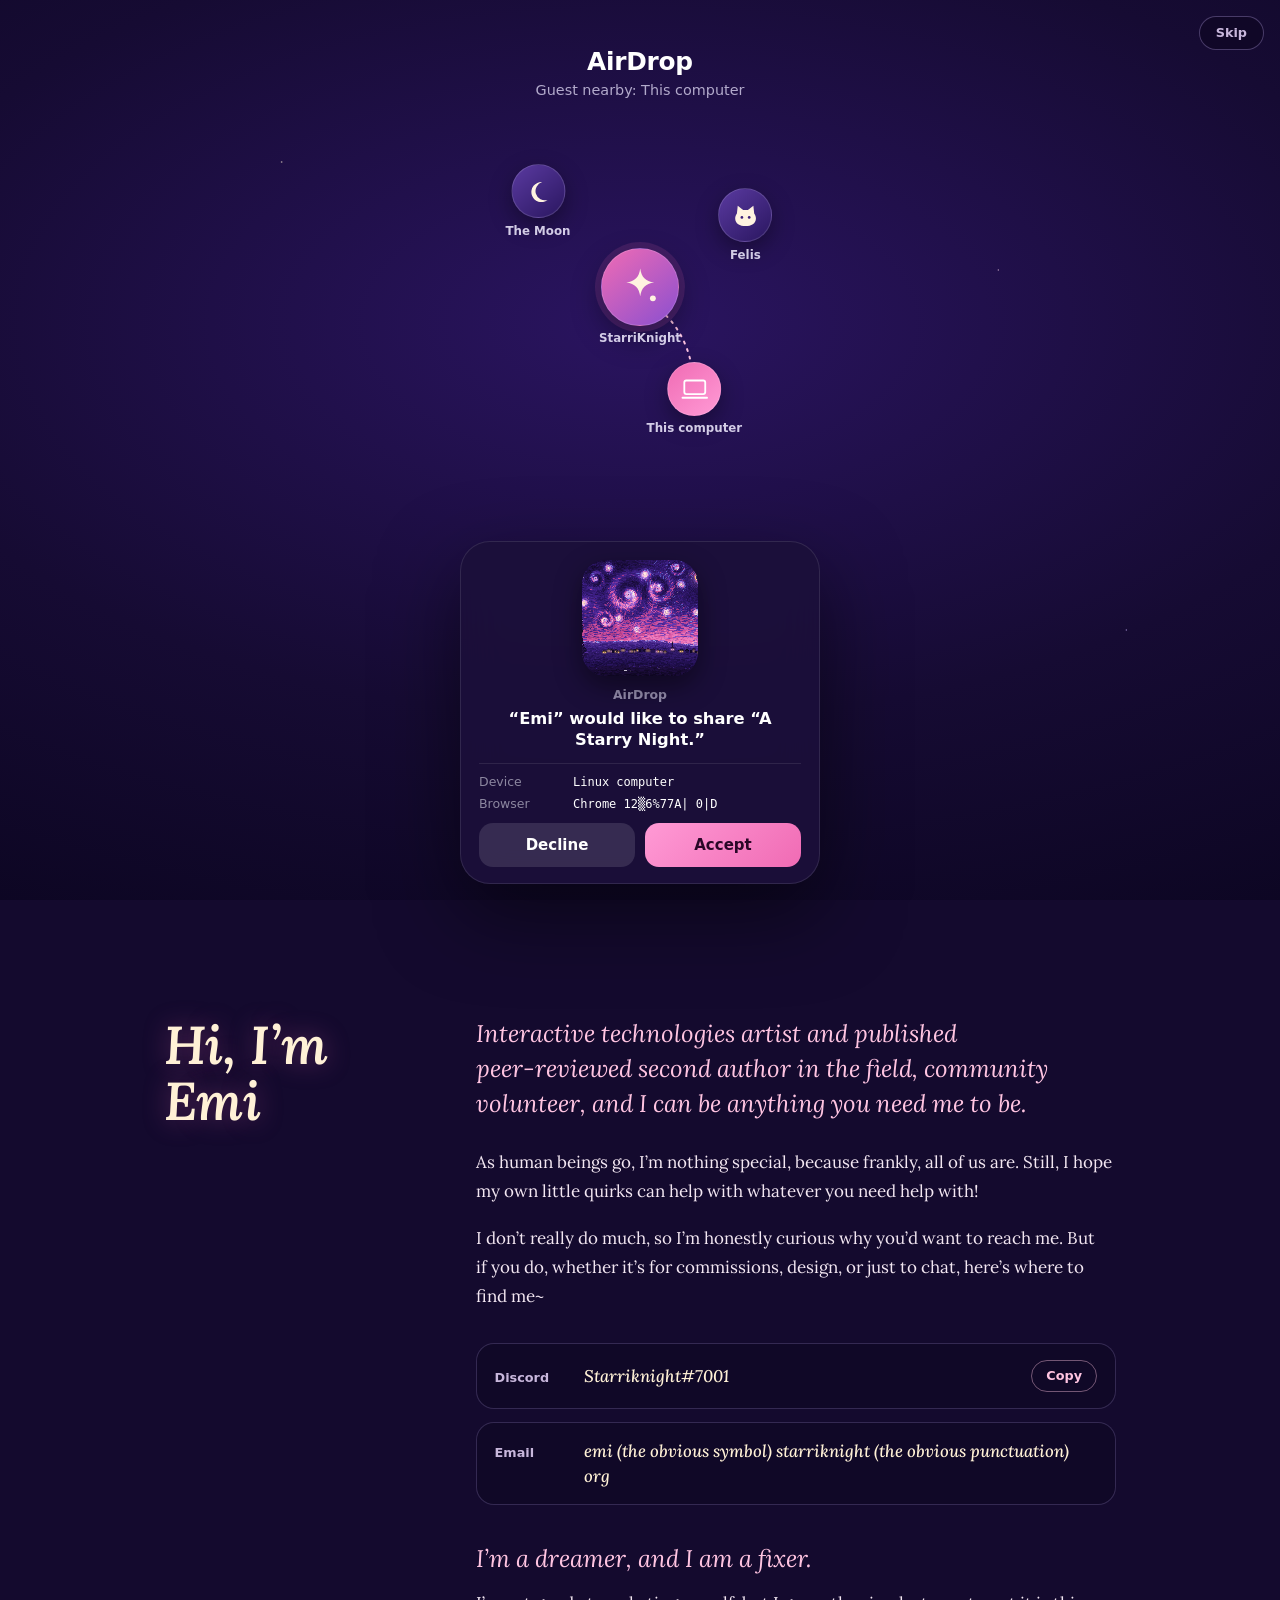
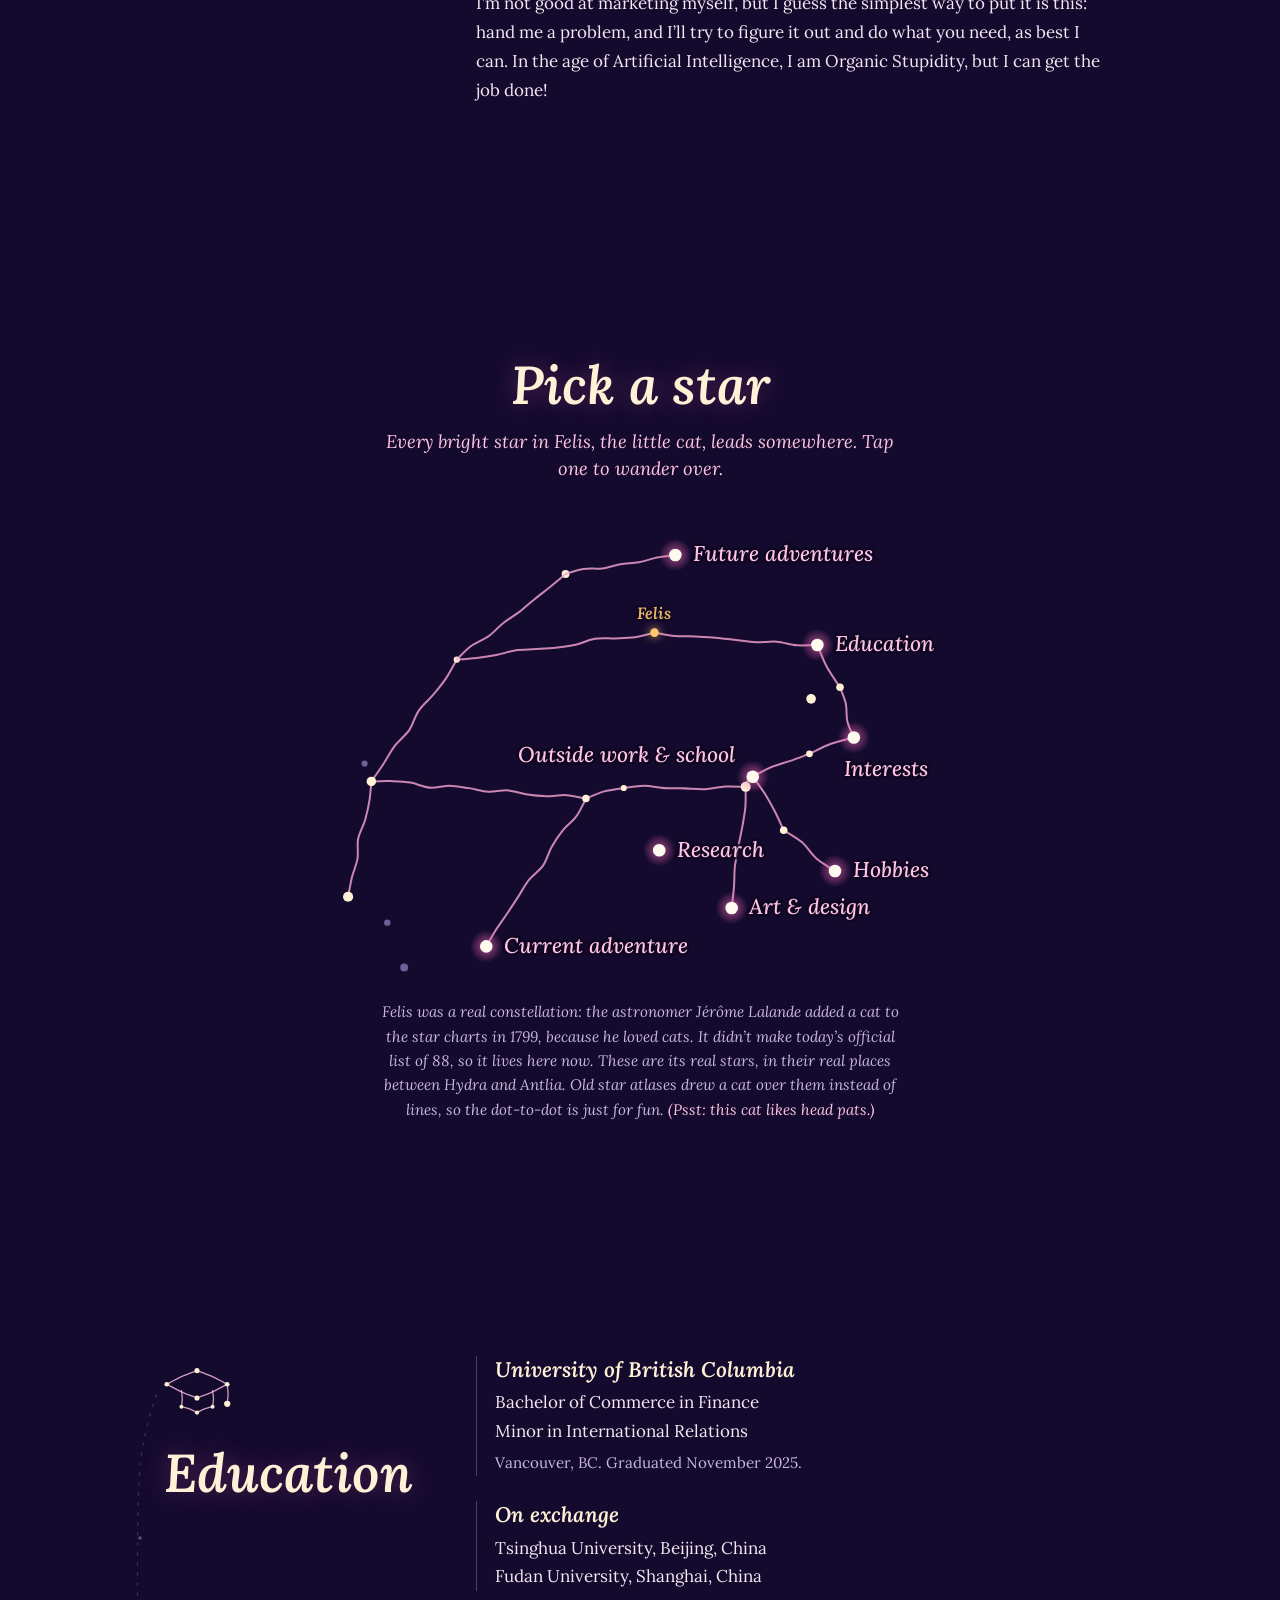
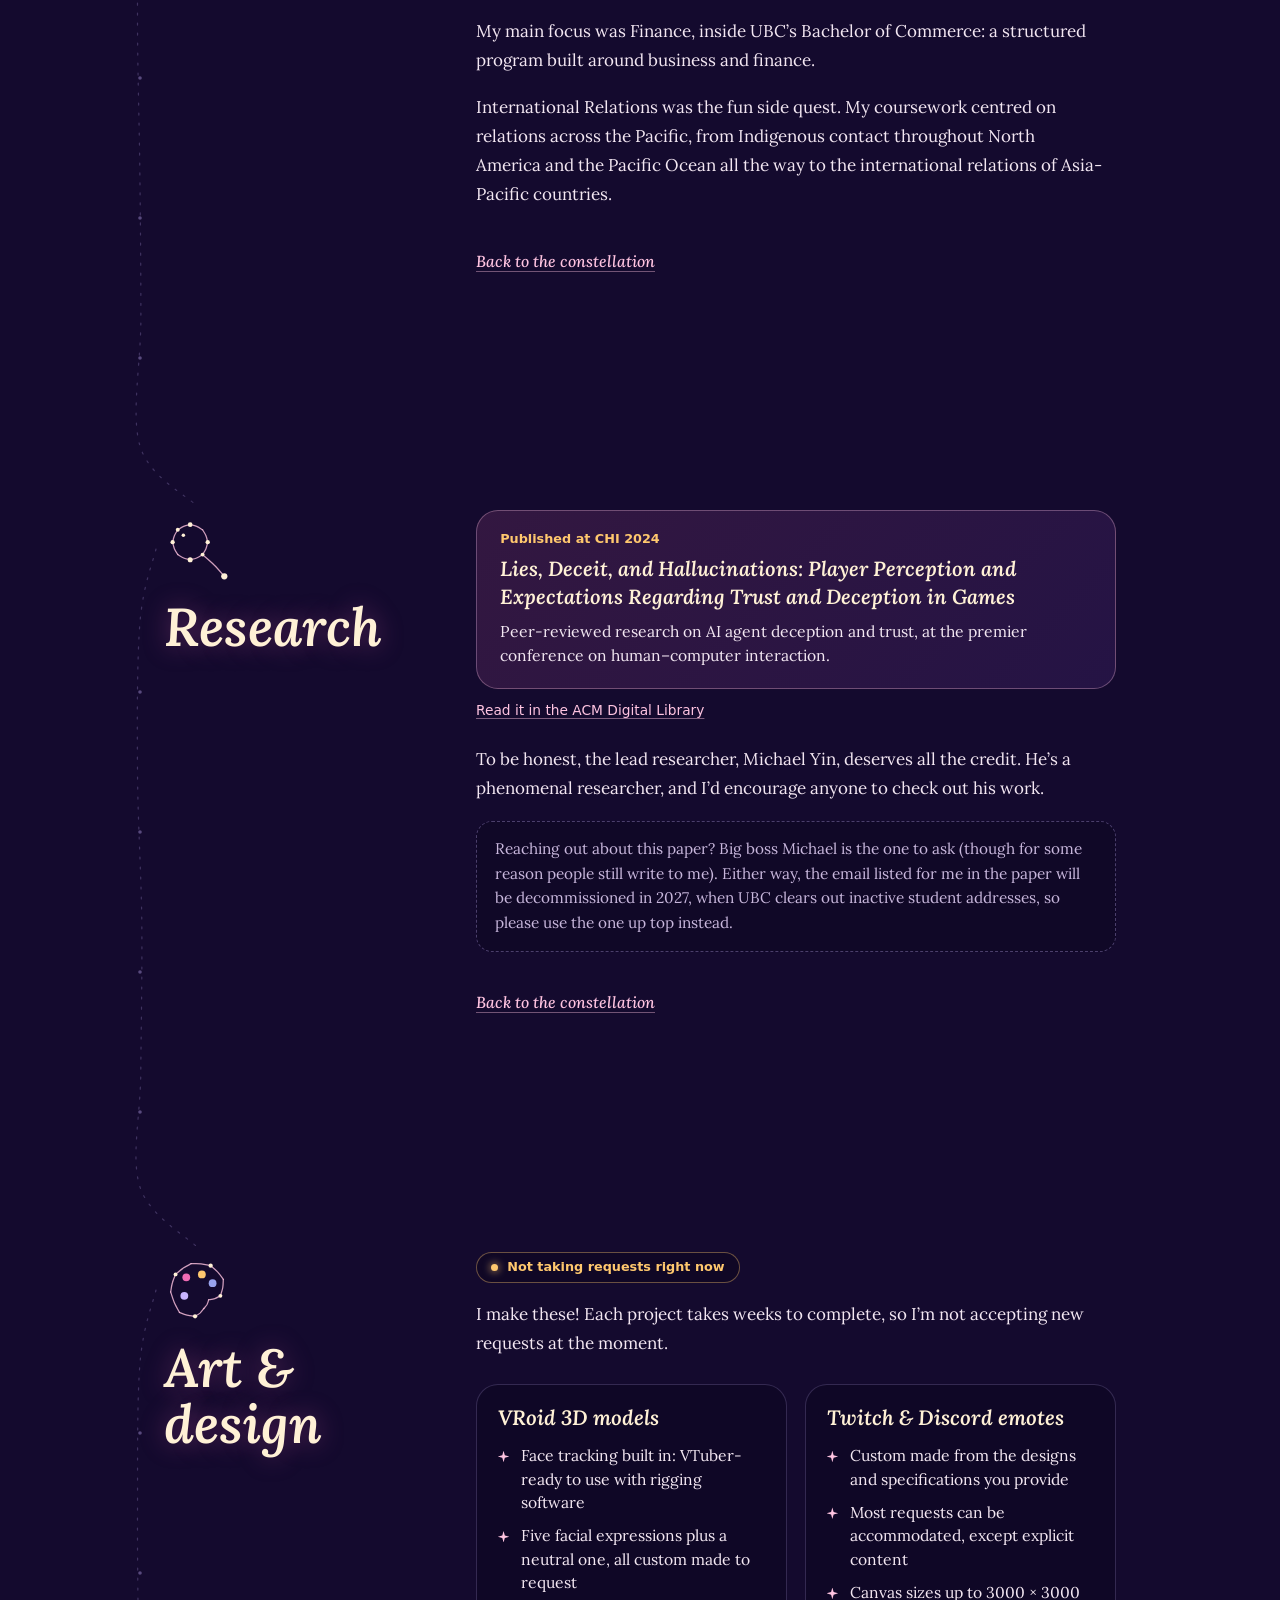
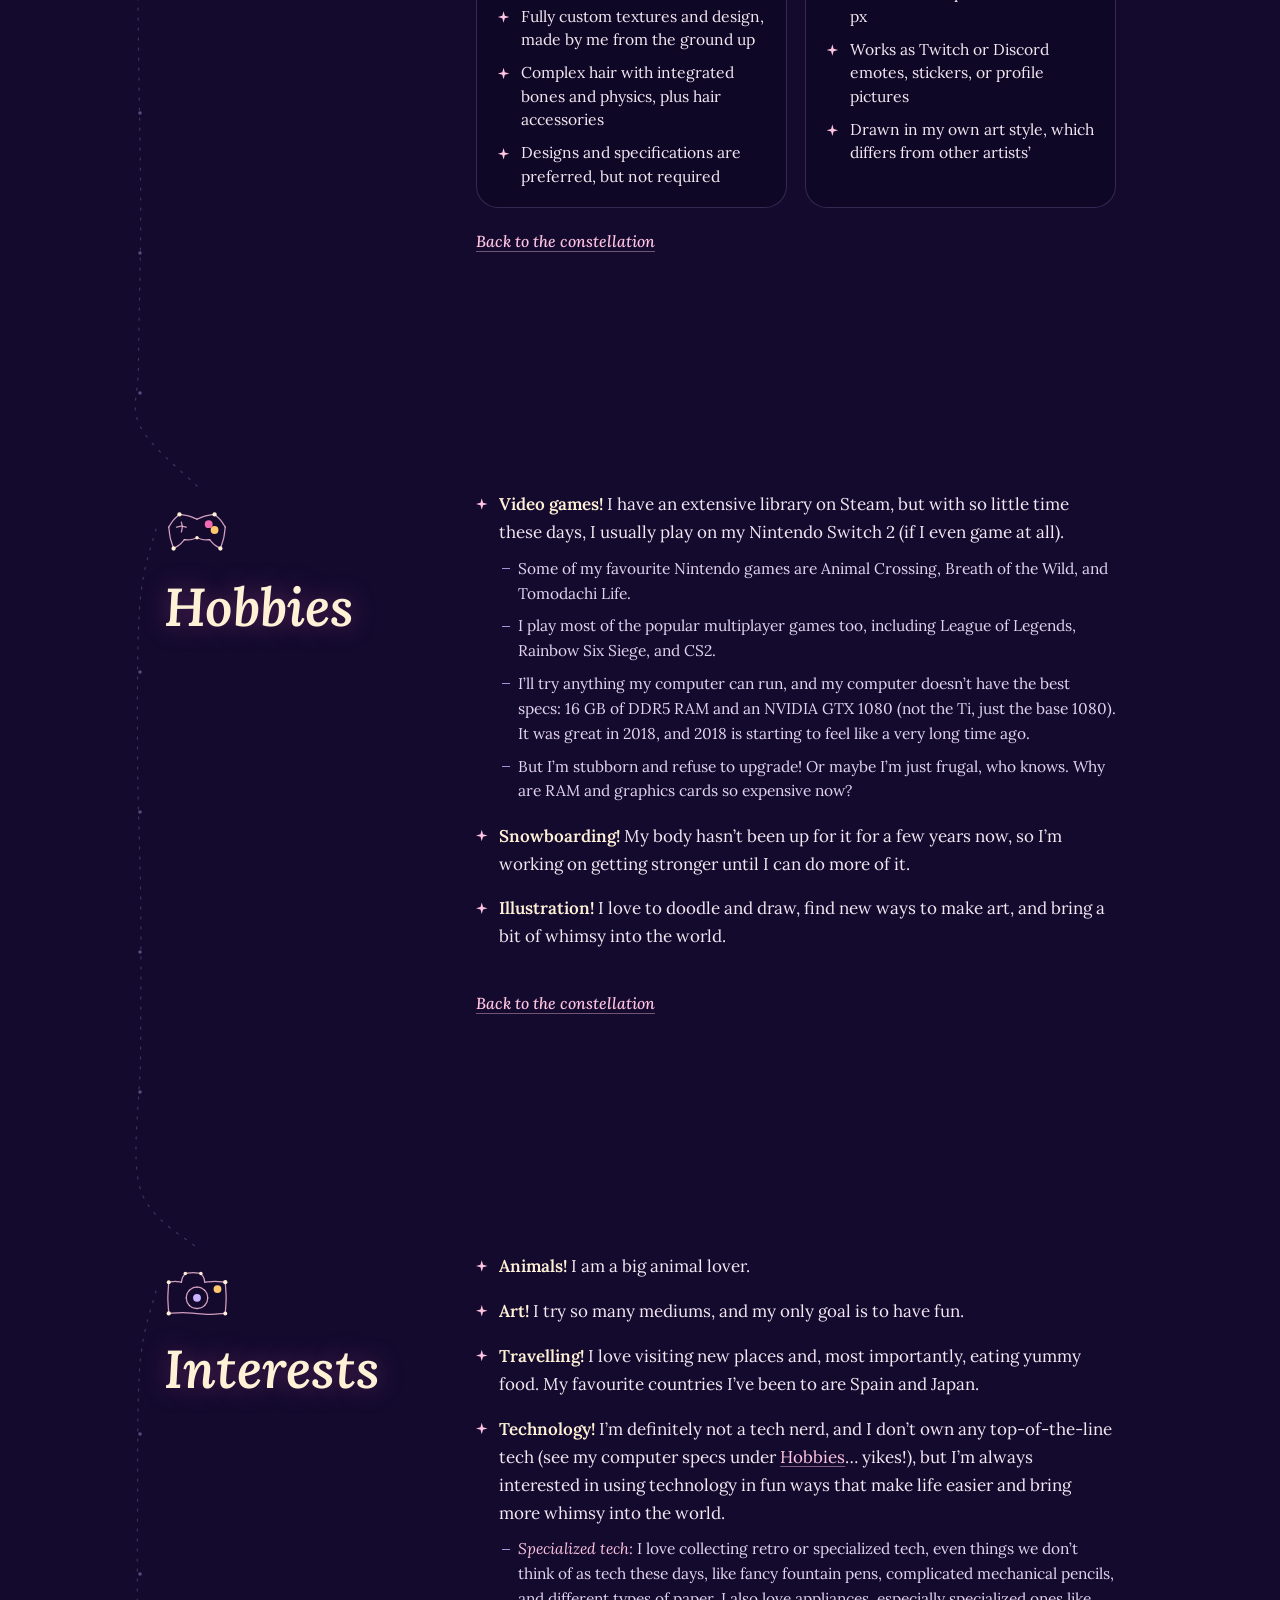
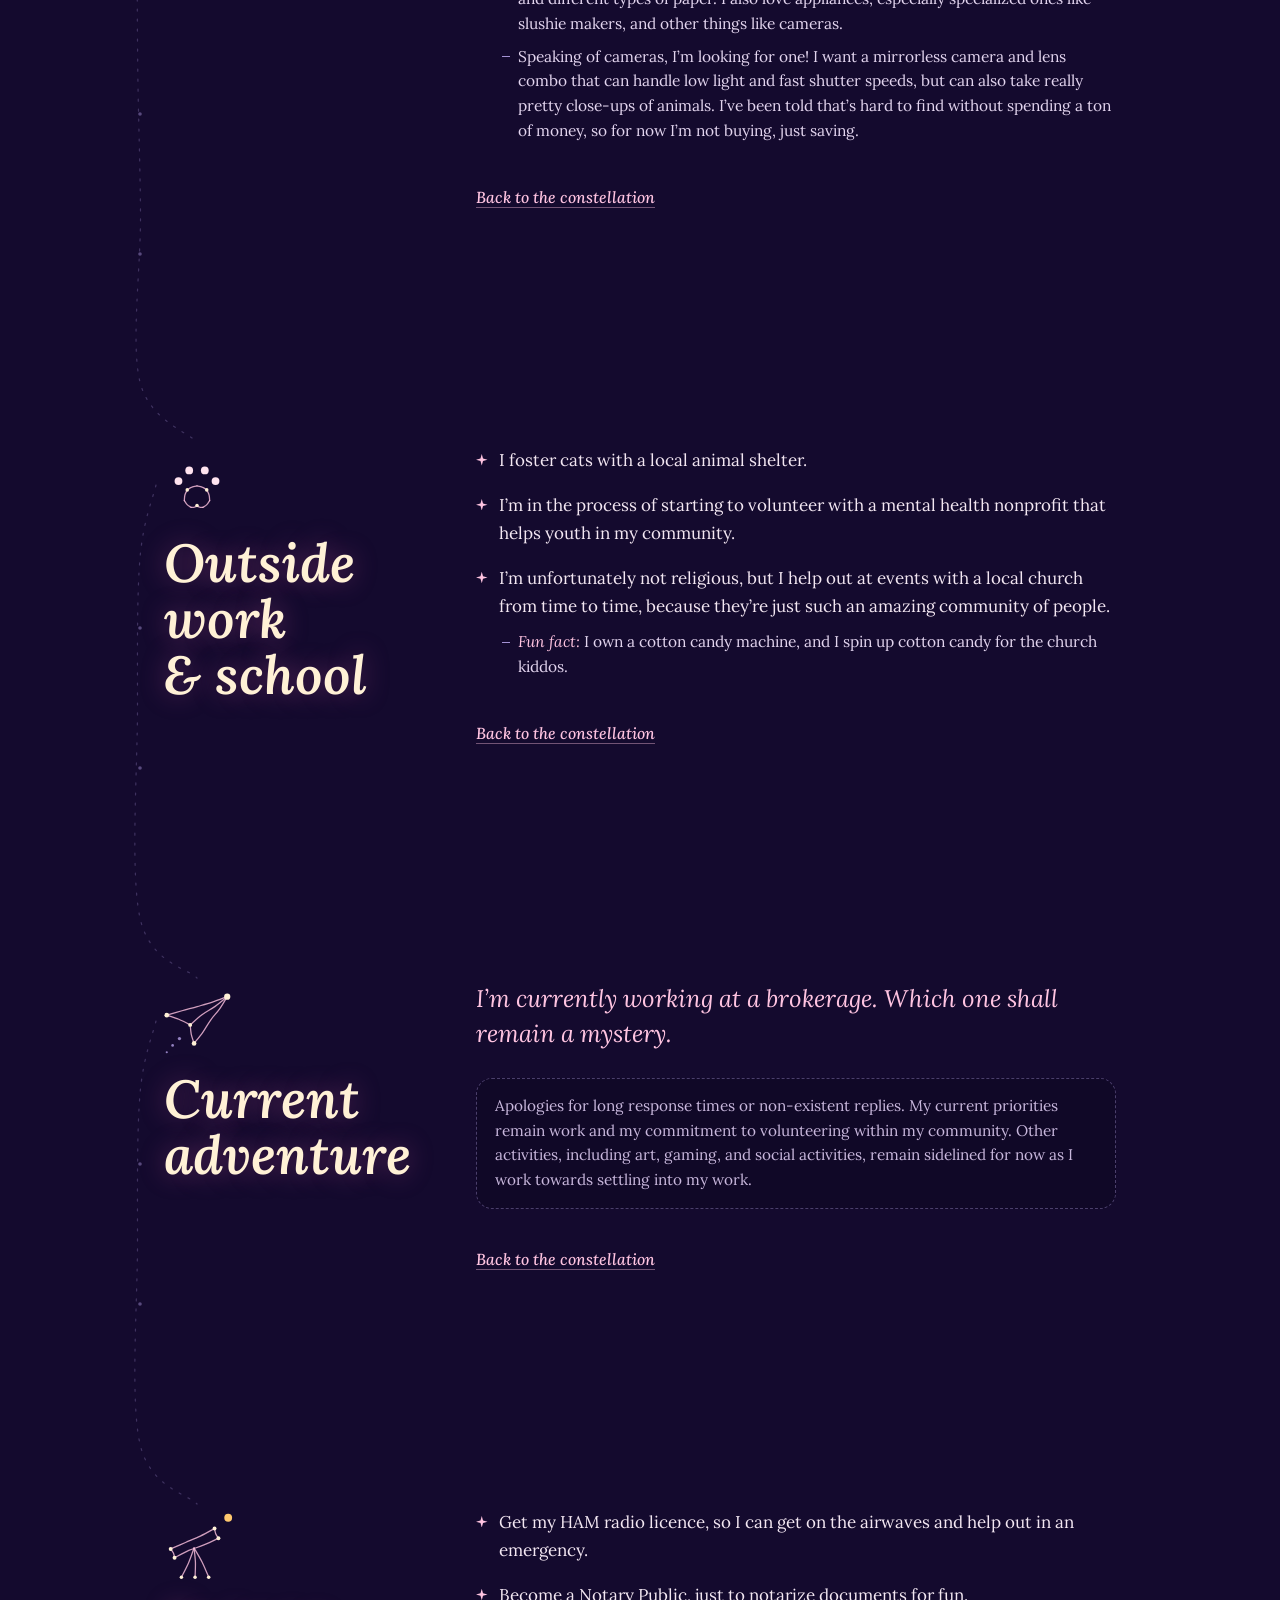
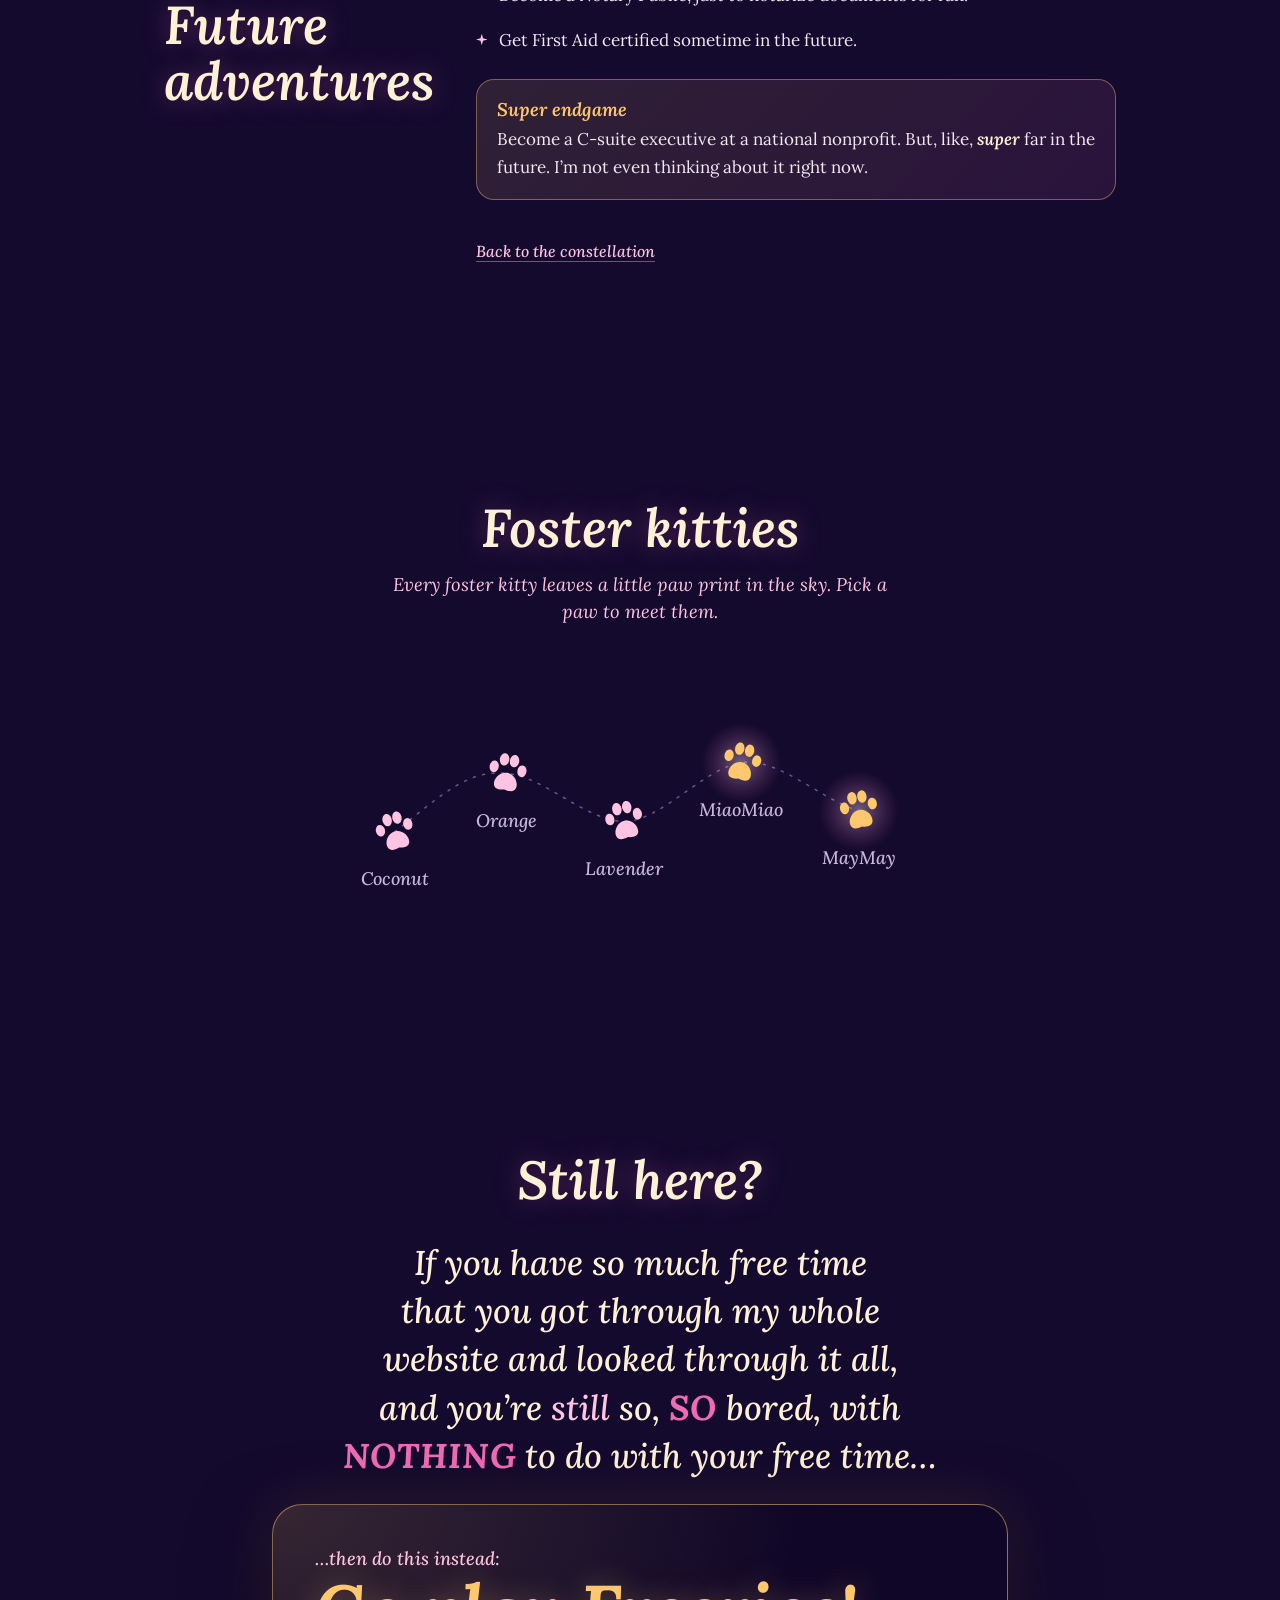
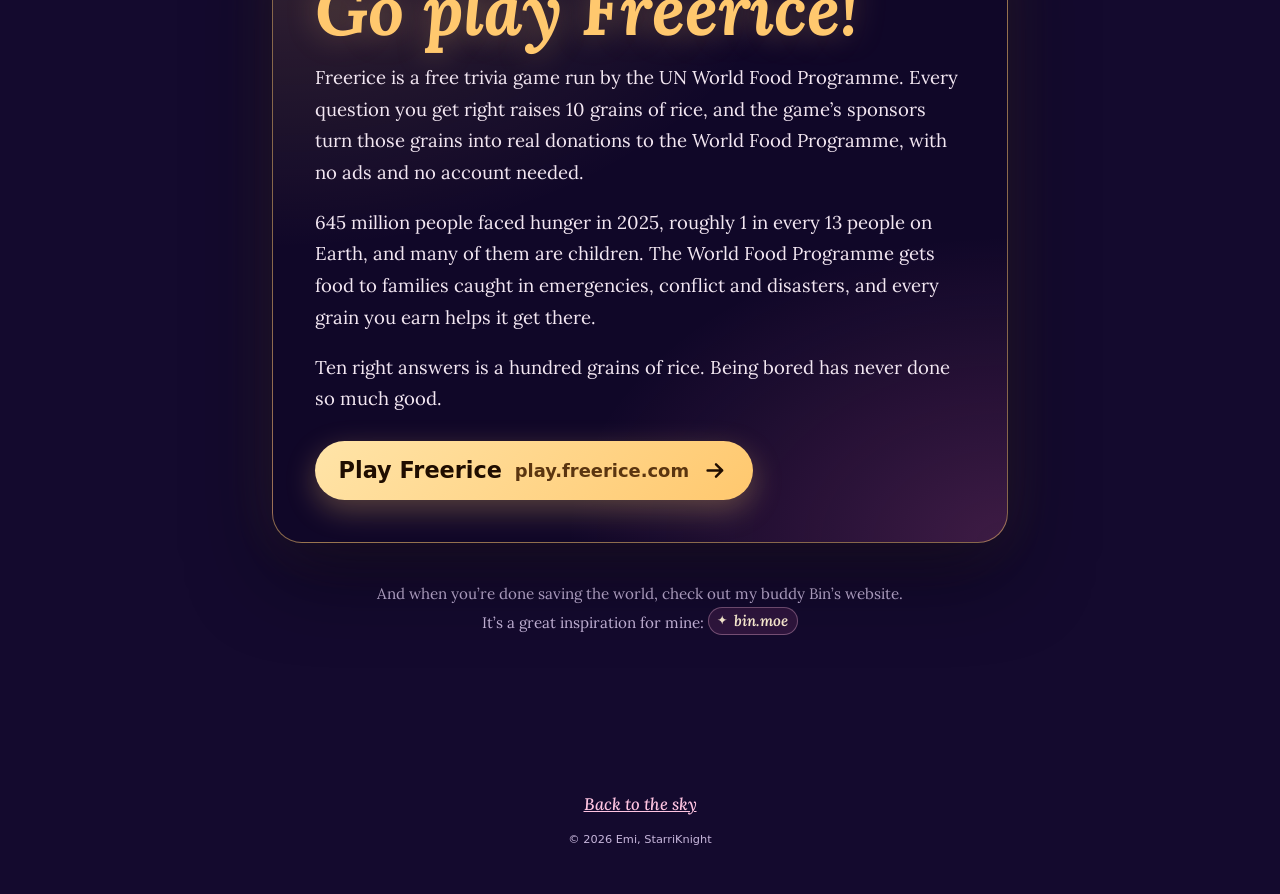
==== airdrop/index.html @ 5a5bd30e "Initial commit Co-Authored-By: Claude Opus 5.5 <noreply@anthropic.com> Claude-Session: https://claud" ====
<!doctype html>
<html lang="en">
<head>
  <meta charset="utf-8">
  <meta name="viewport" content="width=device-width, initial-scale=1, viewport-fit=cover">
  <meta name="robots" content="noindex">
  <meta name="theme-color" content="#140a2e">
  <title>StarriKnight — AirDrop</title>
  <style>html, body { margin: 0; height: 100%; background: #140a2e; }</style>
  <script>
    /* Share this page's link (/airdrop/) by AirDrop.
       It hands straight off to the main page with the AirDrop entrance.
       Add ?from=Name to change who the share sheet says it's from (default: Emi). */
    (function () {
      var extra = location.search ? '&' + location.search.slice(1) : '';
      location.replace('../?airdrop' + extra + location.hash);
    })();
  </script>
  <noscript><meta http-equiv="refresh" content="0; url=../"></noscript>
</head>
<body></body>
</html>
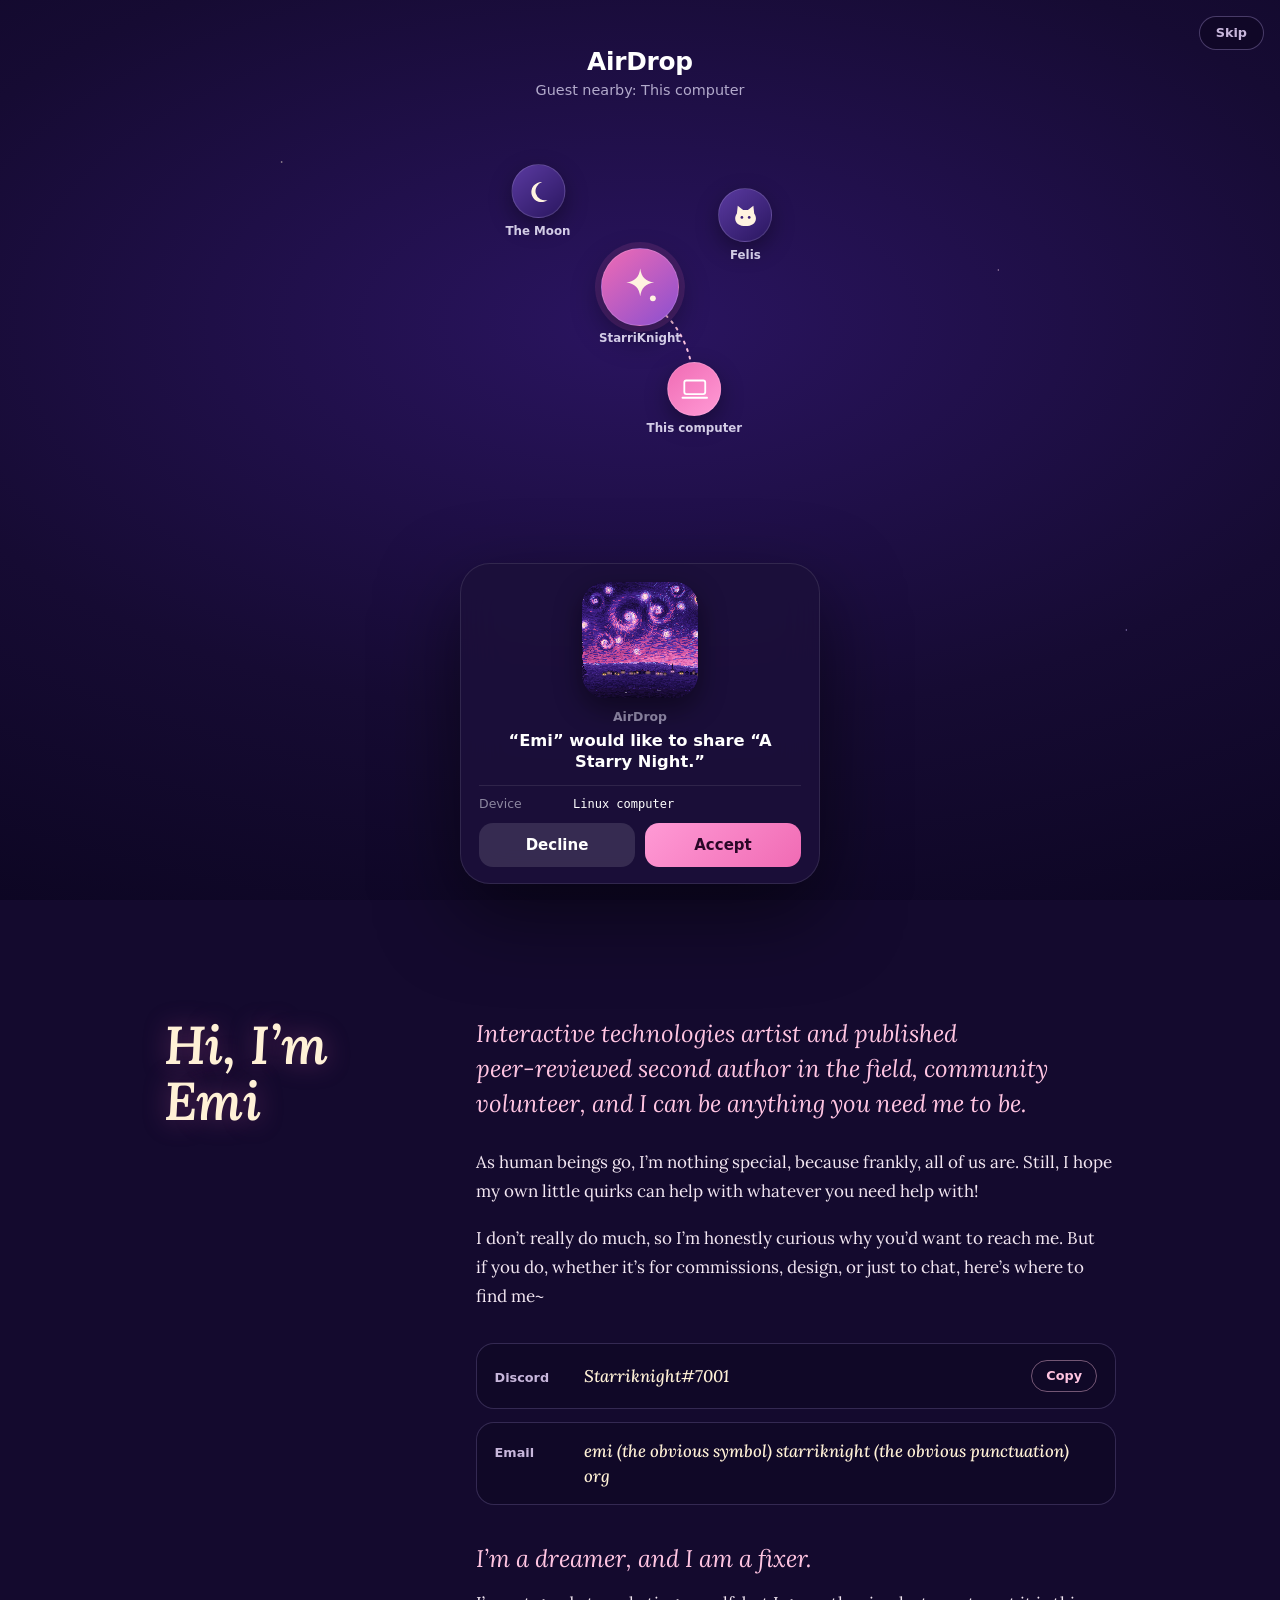
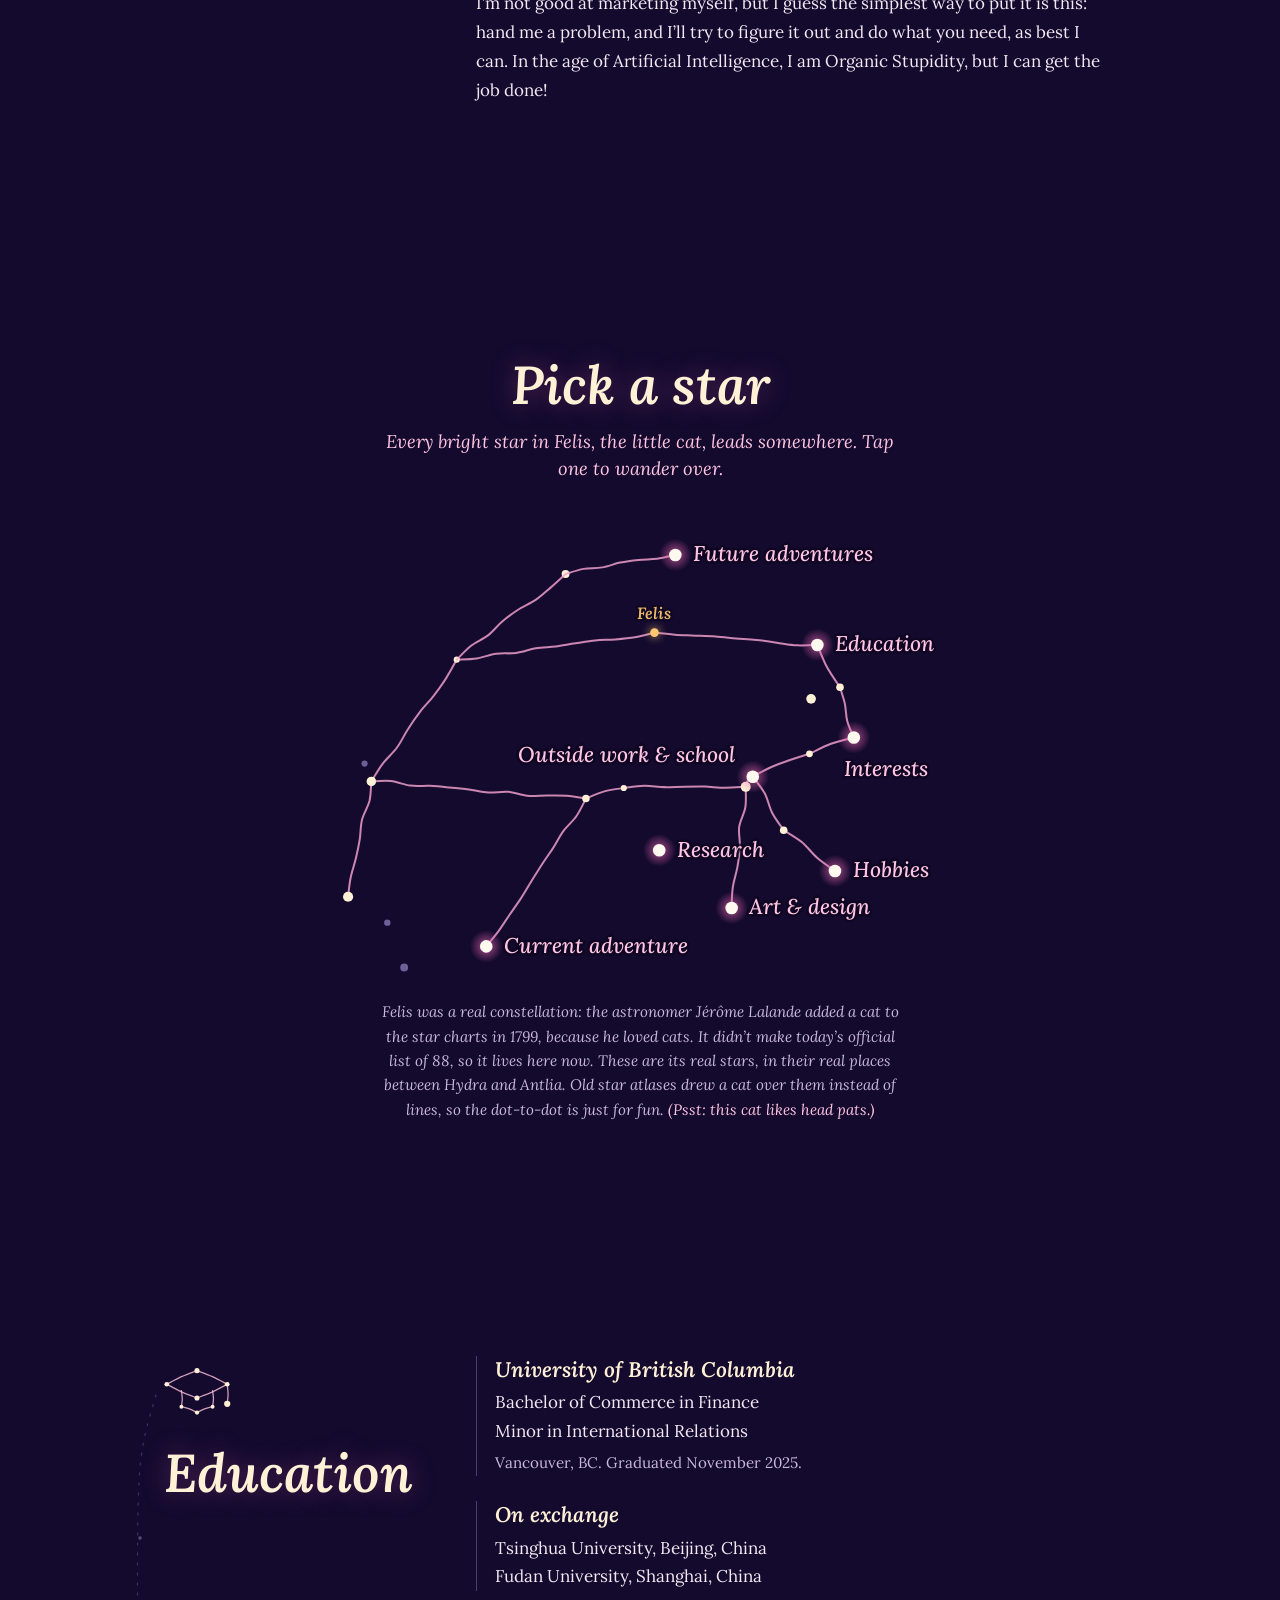
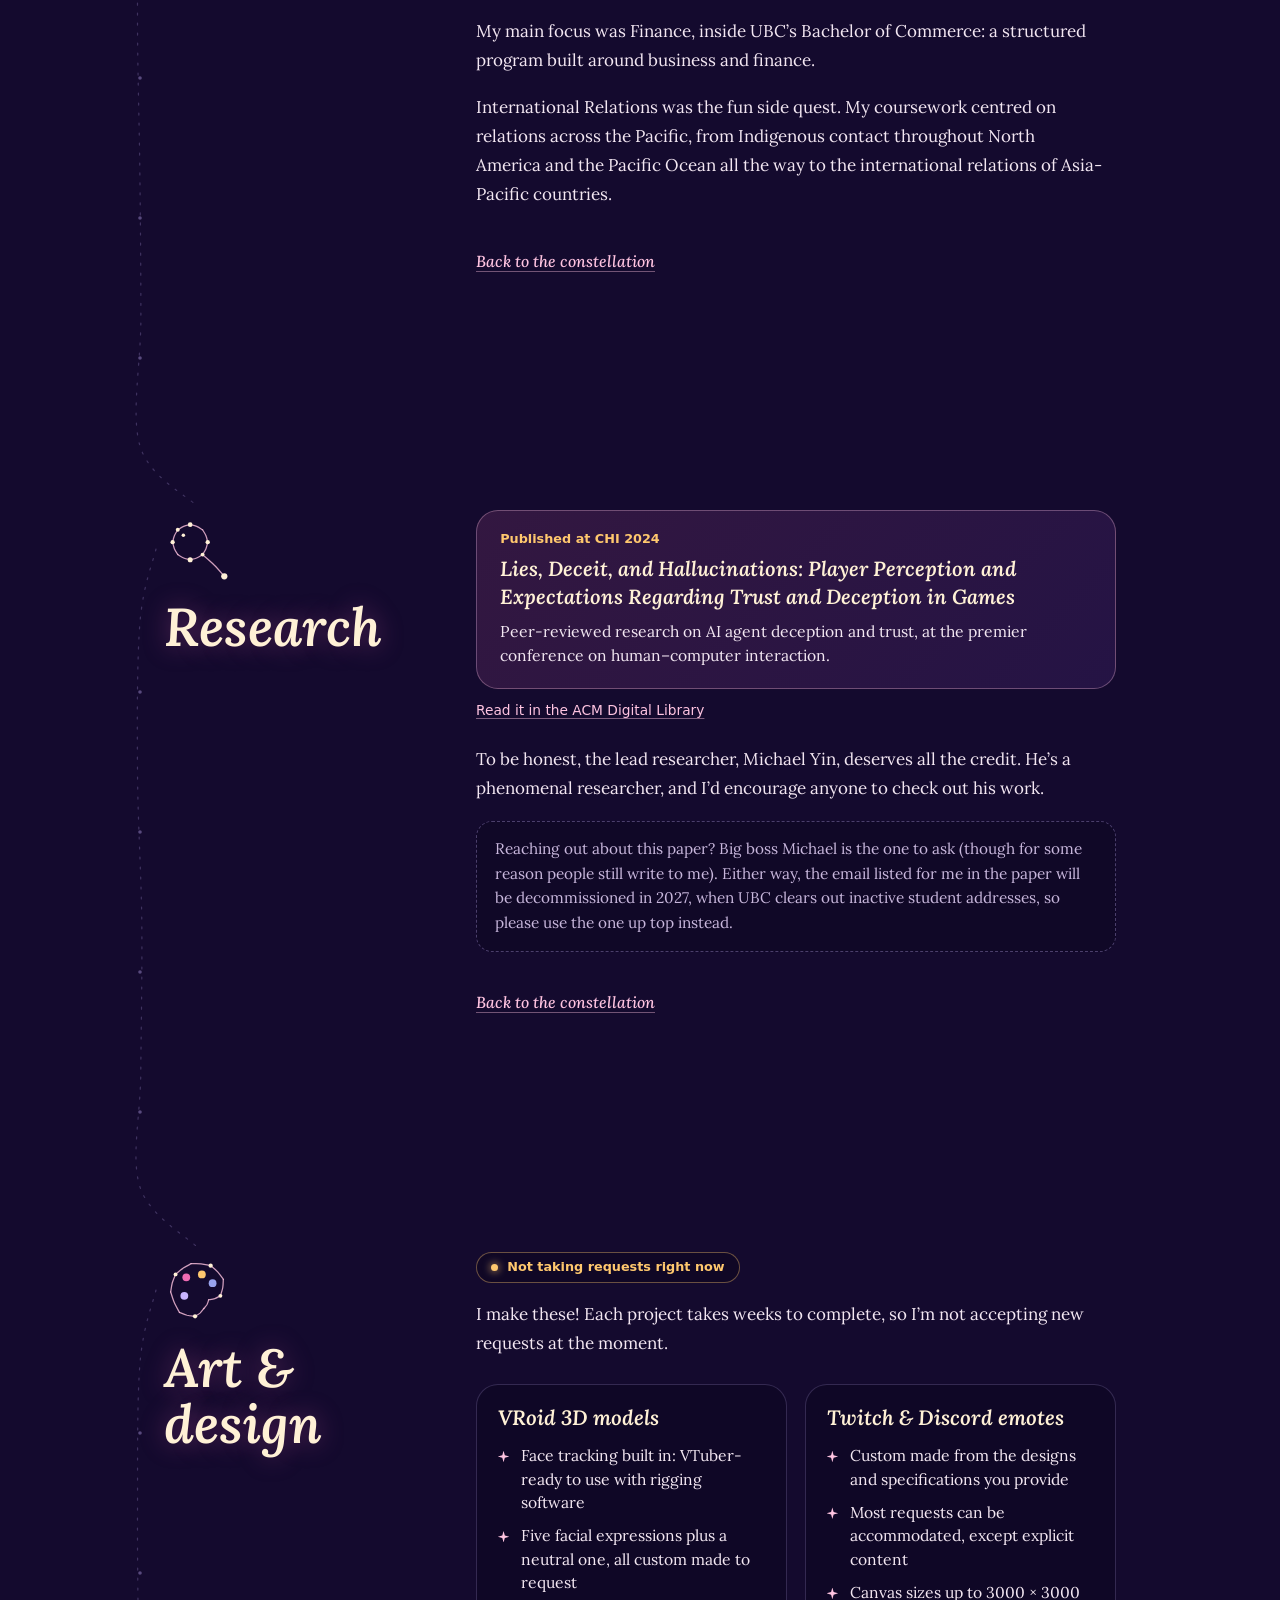
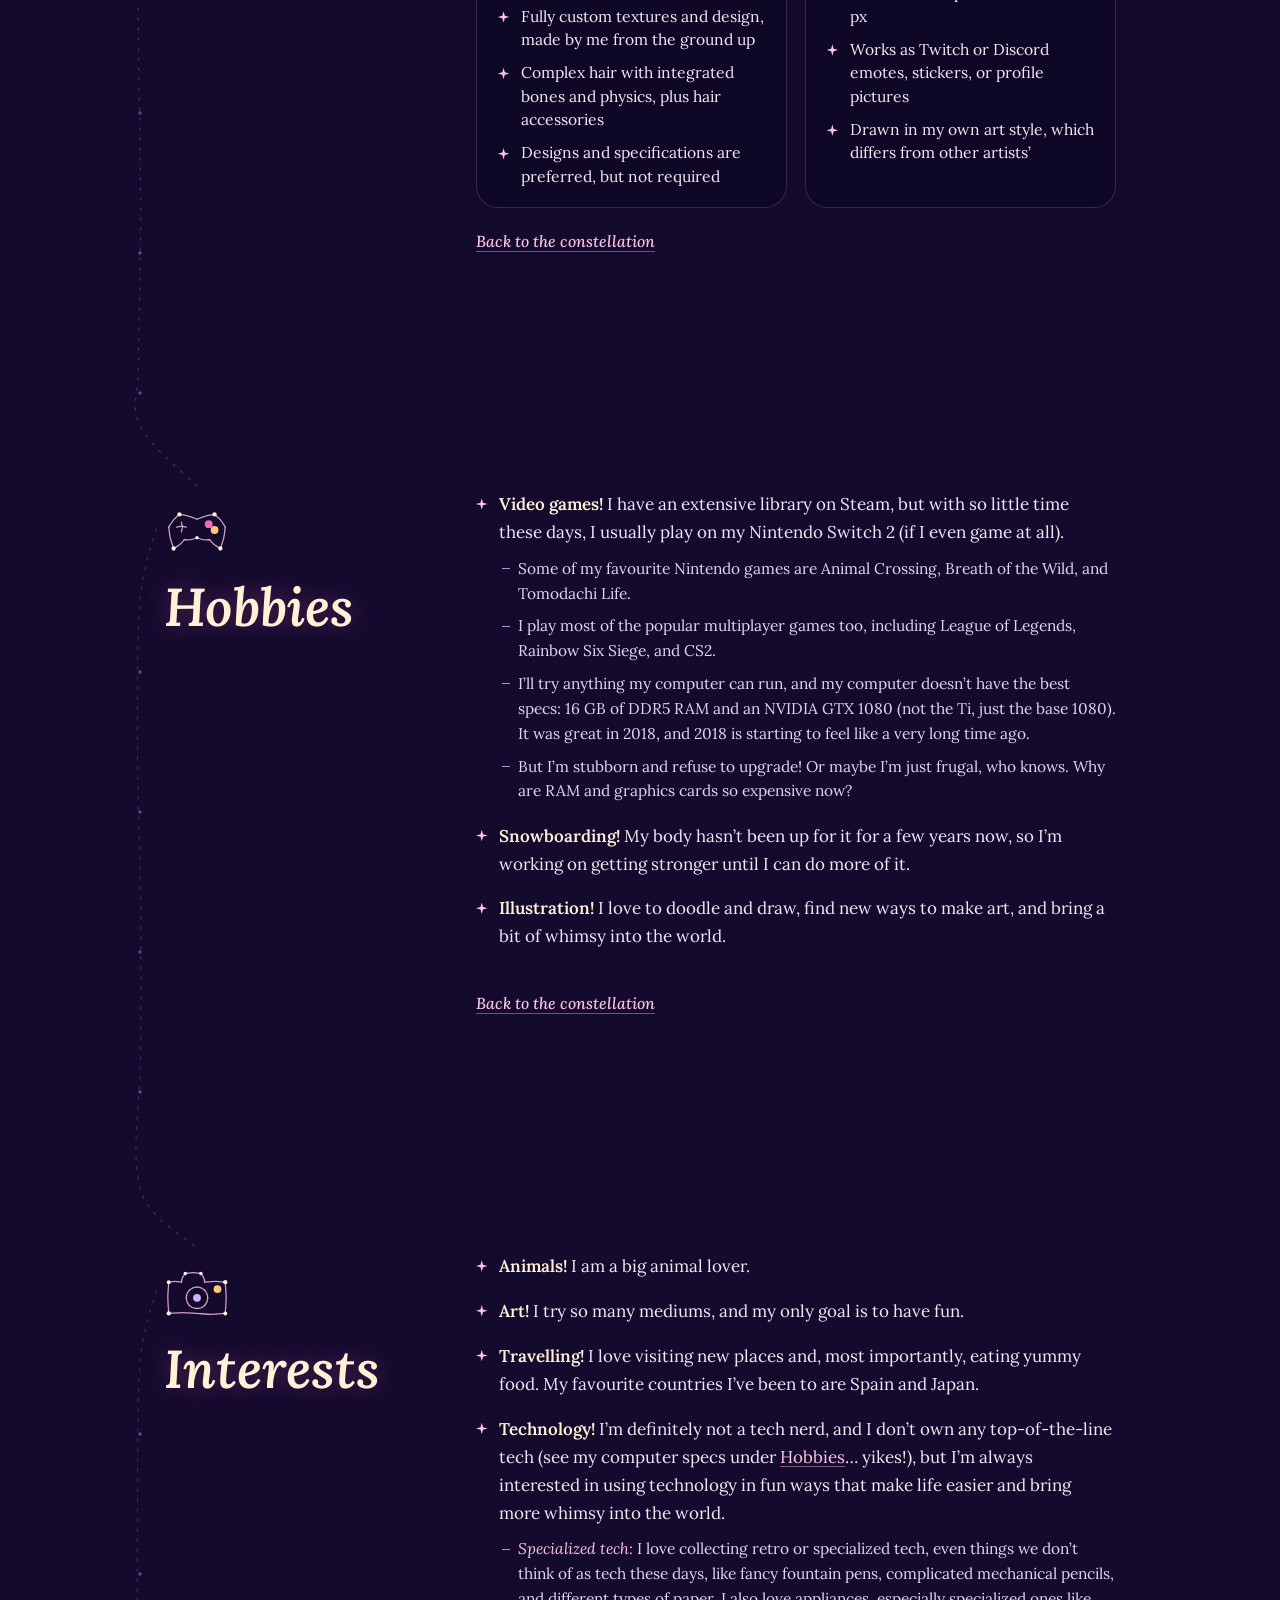
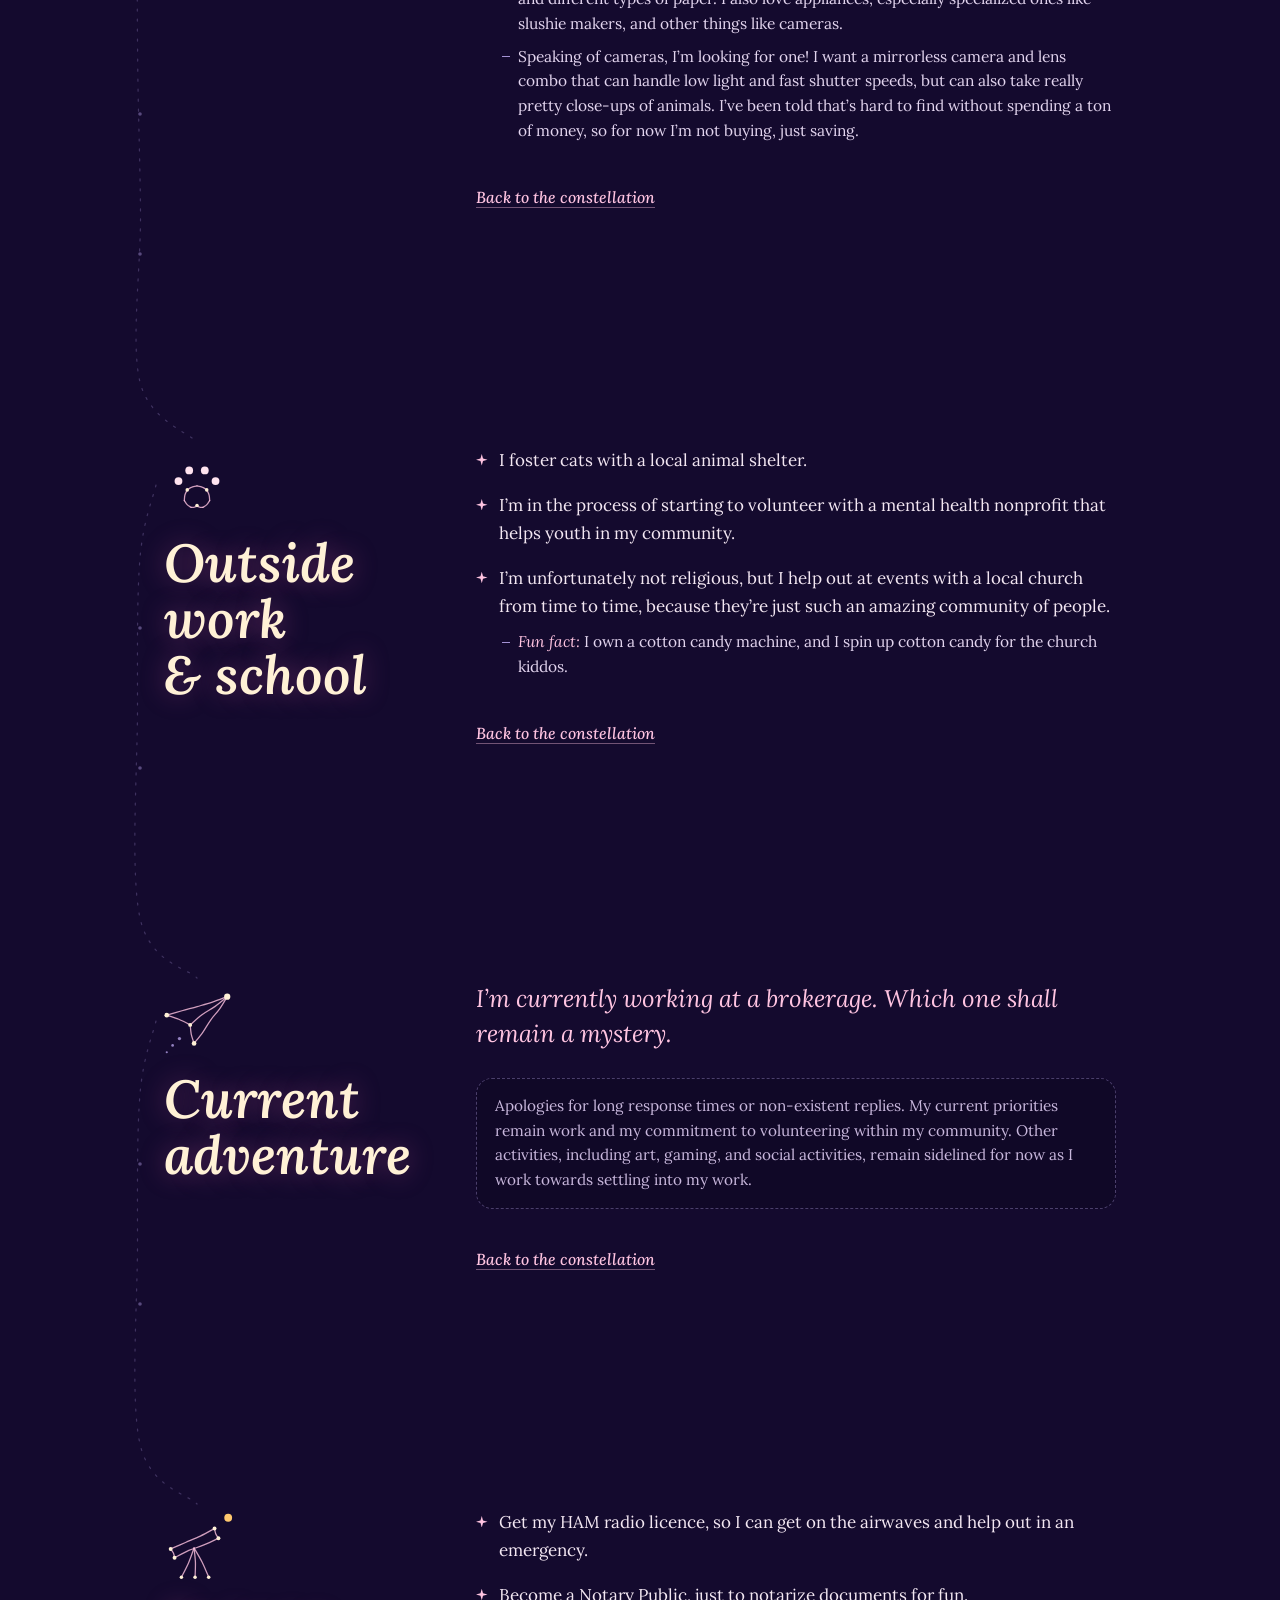
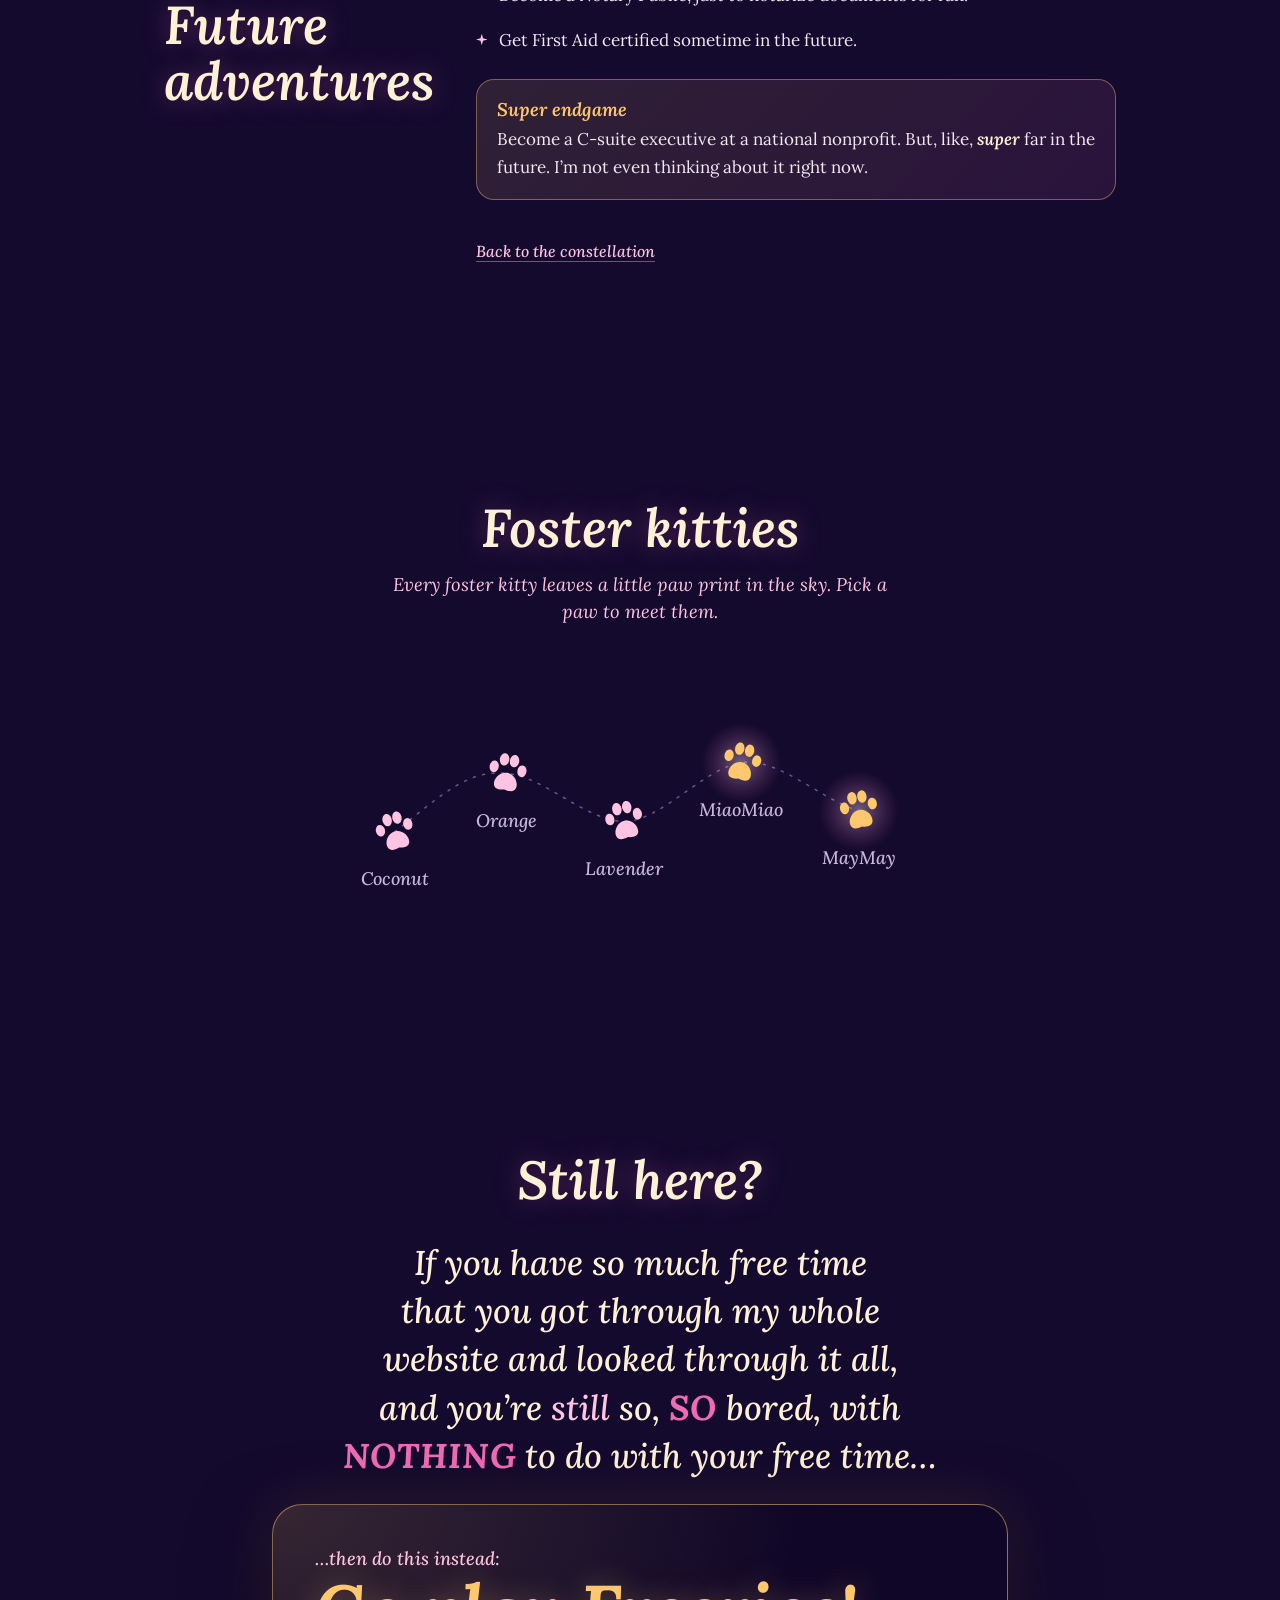
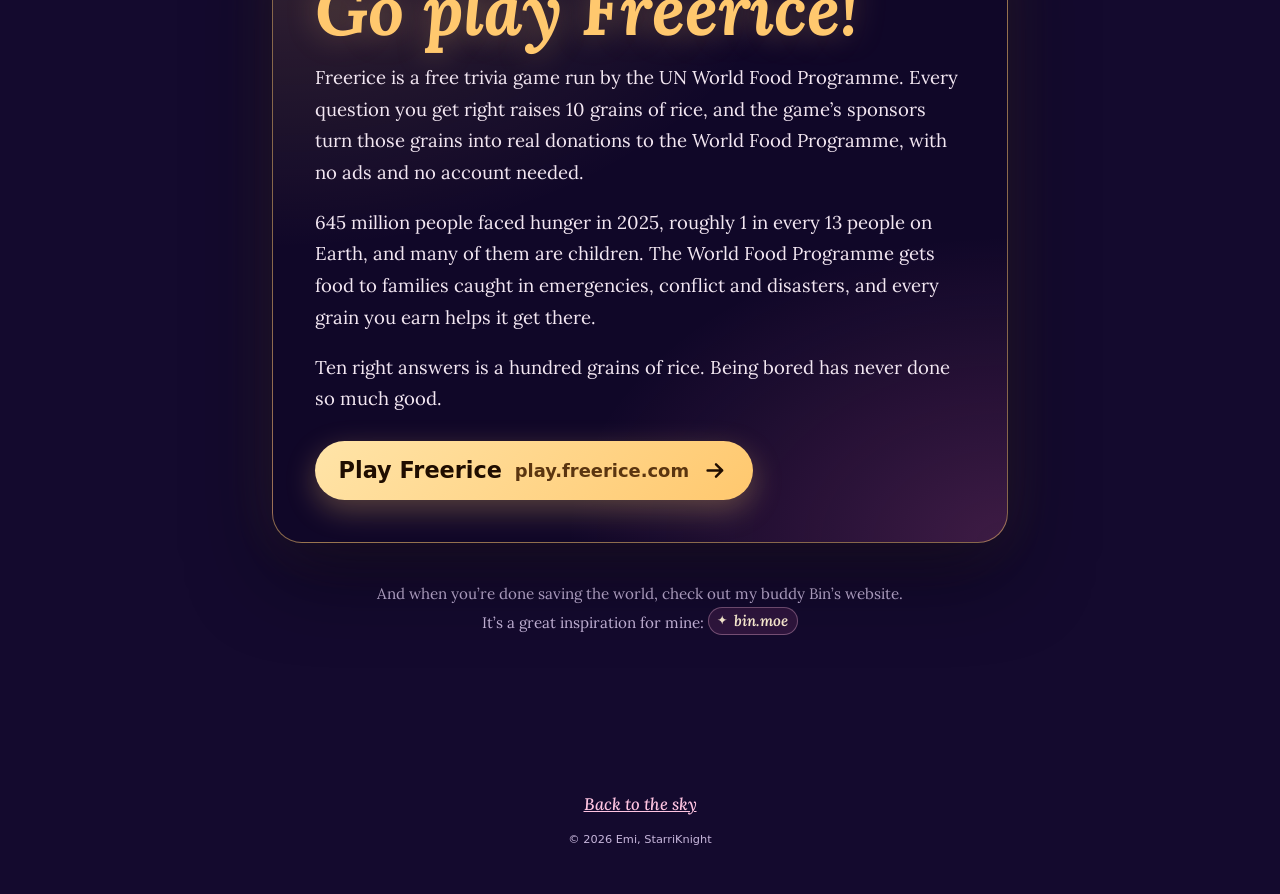
==== commit df44cf41: "Ask search engines not to index the pages Co-Authored-By: Claude Opus 5.5 <noreply@anthropic.com> Cl" ====
--- a/airdrop/index.html
+++ b/airdrop/index.html
@@ -3,7 +3,7 @@
 <head>
   <meta charset="utf-8">
   <meta name="viewport" content="width=device-width, initial-scale=1, viewport-fit=cover">
-  <meta name="robots" content="noindex">
+  <meta name="robots" content="noindex, nofollow, noimageindex">
   <meta name="theme-color" content="#140a2e">
   <title>StarriKnight — AirDrop</title>
   <style>html, body { margin: 0; height: 100%; background: #140a2e; }</style>
